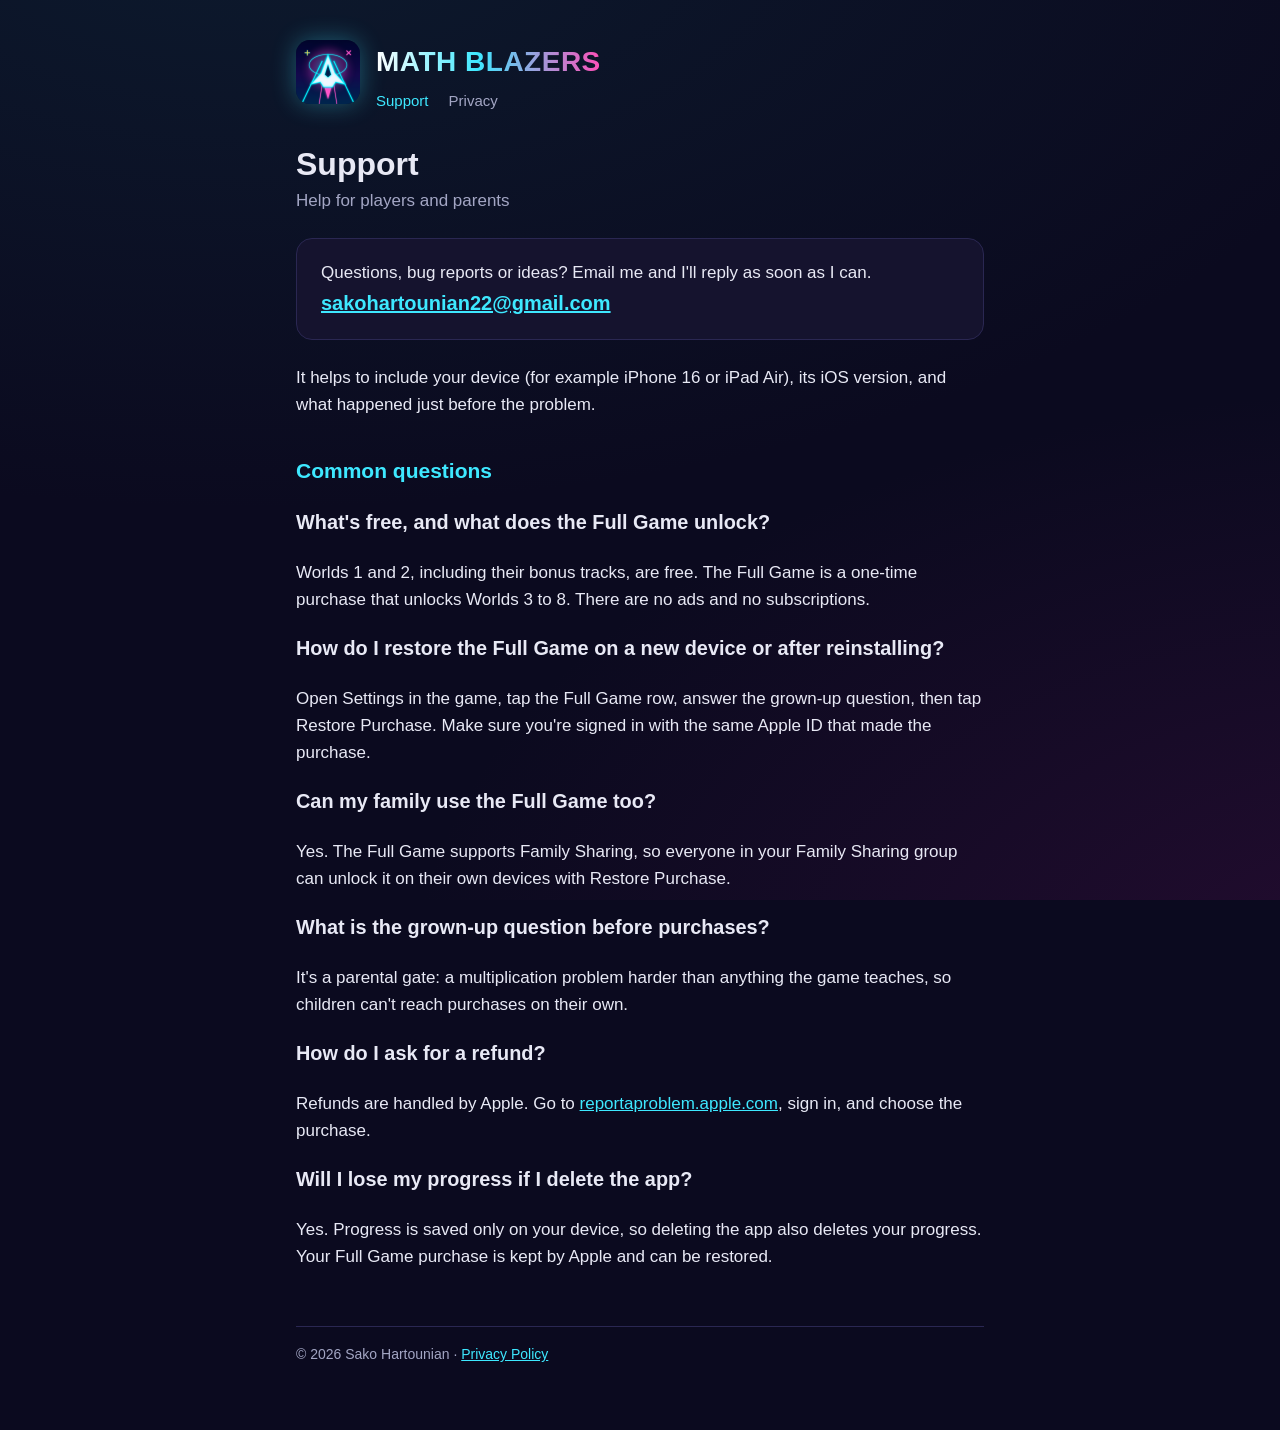
==== support/index.html @ 6ee06308 "Add Math Blazers support and privacy pages Co-Authored-By: Claude Opus 5.5 <noreply@anthropic.com>" ====
<!doctype html>
<html lang="en">
<head>
<meta charset="utf-8">
<meta name="viewport" content="width=device-width, initial-scale=1">
<title>Math Blazers Support</title>
<meta name="description" content="Help with Math Blazers: contact, purchases, restoring the Full Game and saved progress.">
<link rel="icon" href="../icon.png">
<link rel="stylesheet" href="../style.css">
</head>
<body>
<main>
  <header>
    <a href="../"><img src="../icon.png" alt="Math Blazers app icon"></a>
    <div>
      <a href="../" class="brand">MATH BLAZERS</a>
      <nav><a href="./" aria-current="page">Support</a><a href="../privacy/">Privacy</a></nav>
    </div>
  </header>

  <h1>Support</h1>
  <p class="meta">Help for players and parents</p>

  <div class="card">
    <p>Questions, bug reports or ideas? Email me and I'll reply as soon as I can.</p>
    <p class="email"><a href="mailto:sakohartounian22@gmail.com?subject=Math%20Blazers%20support">sakohartounian22@gmail.com</a></p>
  </div>

  <p>It helps to include your device (for example iPhone 16 or iPad Air), its iOS version, and what happened just before the problem.</p>

  <h2>Common questions</h2>

  <h3>What's free, and what does the Full Game unlock?</h3>
  <p>Worlds 1 and 2, including their bonus tracks, are free. The Full Game is a one-time purchase that unlocks Worlds 3 to 8. There are no ads and no subscriptions.</p>

  <h3>How do I restore the Full Game on a new device or after reinstalling?</h3>
  <p>Open Settings in the game, tap the Full Game row, answer the grown-up question, then tap Restore Purchase. Make sure you're signed in with the same Apple ID that made the purchase.</p>

  <h3>Can my family use the Full Game too?</h3>
  <p>Yes. The Full Game supports Family Sharing, so everyone in your Family Sharing group can unlock it on their own devices with Restore Purchase.</p>

  <h3>What is the grown-up question before purchases?</h3>
  <p>It's a parental gate: a multiplication problem harder than anything the game teaches, so children can't reach purchases on their own.</p>

  <h3>How do I ask for a refund?</h3>
  <p>Refunds are handled by Apple. Go to <a href="https://reportaproblem.apple.com">reportaproblem.apple.com</a>, sign in, and choose the purchase.</p>

  <h3>Will I lose my progress if I delete the app?</h3>
  <p>Yes. Progress is saved only on your device, so deleting the app also deletes your progress. Your Full Game purchase is kept by Apple and can be restored.</p>

  <footer>© 2026 Sako Hartounian · <a href="../privacy/">Privacy Policy</a></footer>
</main>
</body>
</html>
---- style.css ----
:root {
  --bg: #0b0a1f;
  --panel: #15132e;
  --border: #2a2752;
  --text: #e8e9f5;
  --muted: #a3a6c4;
  --cyan: #3ee8ff;
  --pink: #ff4fb8;
}

* { box-sizing: border-box; }

body {
  margin: 0;
  background: radial-gradient(1200px 600px at 20% -10%, #0f3a4a55, transparent),
              radial-gradient(1000px 600px at 110% 110%, #4a0f4a66, transparent),
              var(--bg);
  background-attachment: fixed;
  color: var(--text);
  font: 17px/1.6 -apple-system, BlinkMacSystemFont, "Segoe UI", Roboto, Helvetica, Arial, sans-serif;
}

main {
  max-width: 720px;
  margin: 0 auto;
  padding: 40px 16px 64px;
}

header {
  display: flex;
  align-items: center;
  gap: 16px;
  margin-bottom: 32px;
}

header img {
  width: 64px;
  height: 64px;
  border-radius: 14px;
  box-shadow: 0 0 24px #3ee8ff55;
}

header a { text-decoration: none; }

.brand {
  font-size: 28px;
  font-weight: 900;
  letter-spacing: 0.5px;
  background: linear-gradient(90deg, #fff 0%, var(--cyan) 45%, var(--pink) 100%);
  -webkit-background-clip: text;
  background-clip: text;
  color: transparent;
}

nav { display: flex; gap: 20px; margin-top: 4px; font-size: 15px; }
nav a { color: var(--muted); text-decoration: none; }
nav a:hover, nav a[aria-current="page"] { color: var(--cyan); }

h1 { font-size: 32px; line-height: 1.2; margin: 0 0 4px; }
h2 { font-size: 21px; margin: 36px 0 8px; color: var(--cyan); }

.meta { color: var(--muted); margin: 0 0 24px; }

a { color: var(--cyan); }

.card {
  background: var(--panel);
  border: 1px solid var(--border);
  border-radius: 16px;
  padding: 20px 24px;
  margin: 24px 0;
}

.card p { margin: 0; }

.email { font-size: 20px; font-weight: 700; word-break: break-all; }

ul { padding-left: 22px; }
li { margin: 4px 0; }

footer {
  margin-top: 56px;
  color: var(--muted);
  font-size: 14px;
  border-top: 1px solid var(--border);
  padding-top: 16px;
}
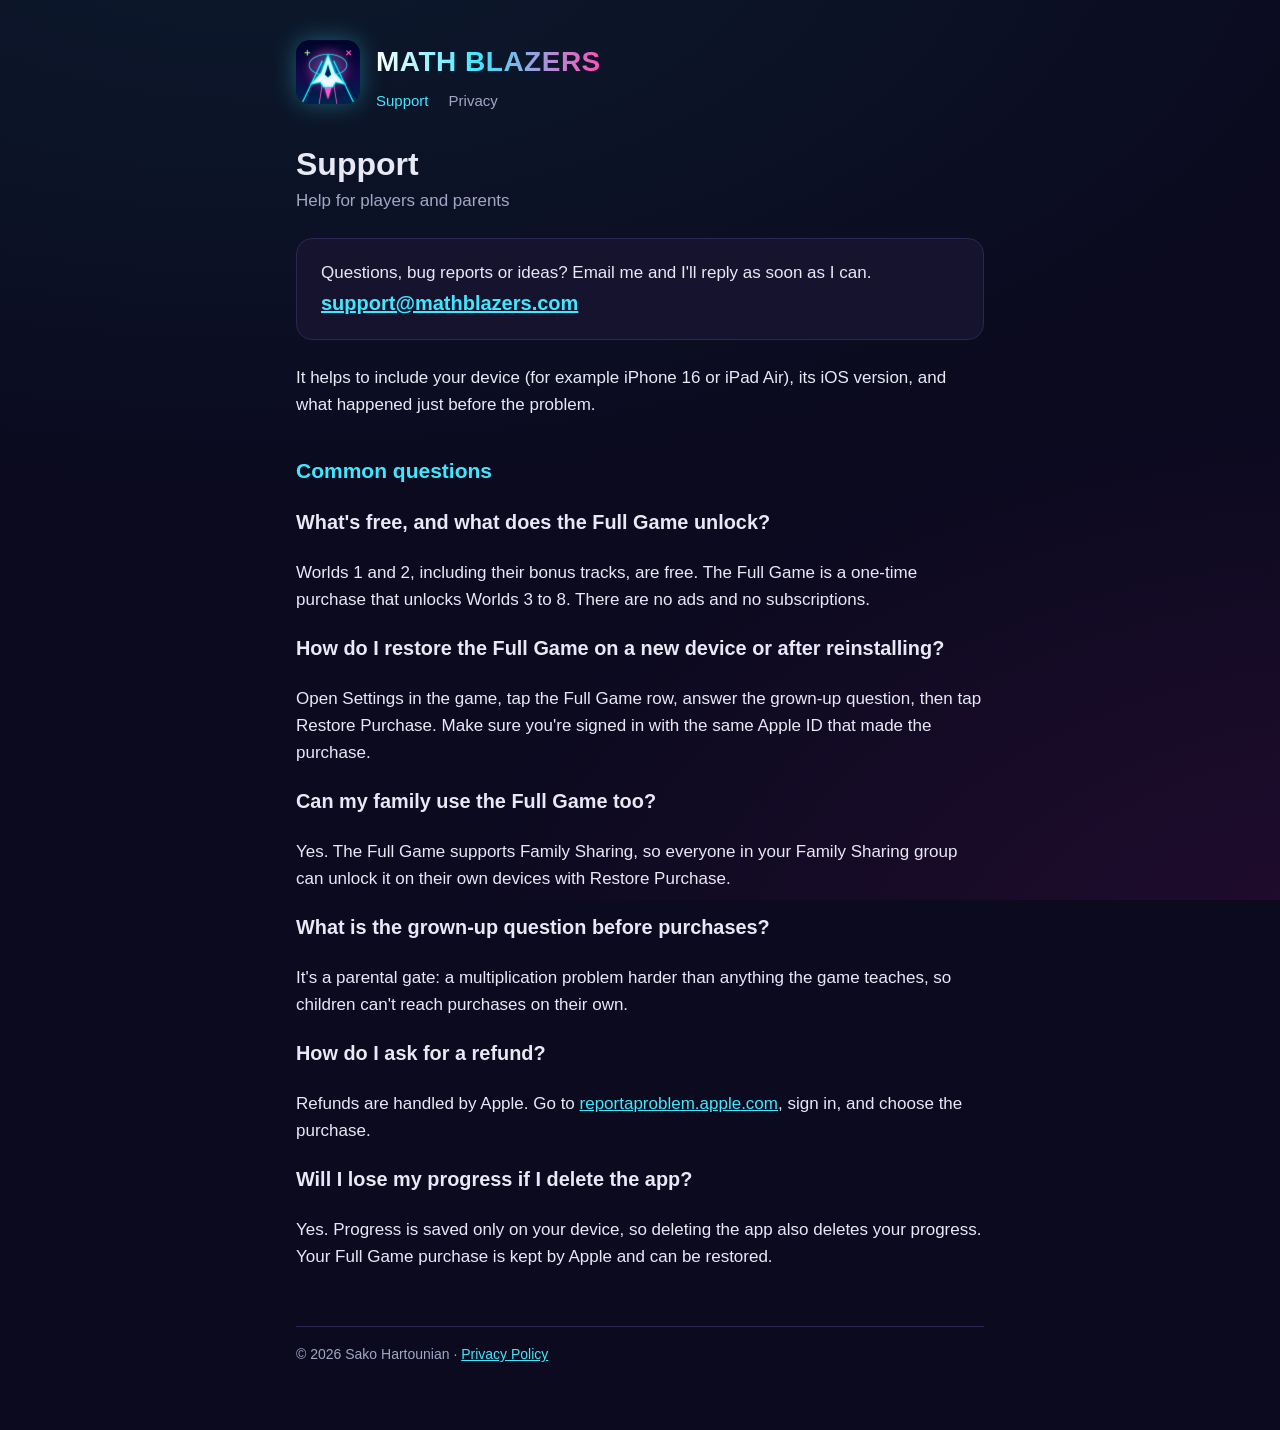
==== commit cf427fb1: "Update Math Blazers contact email" ====
--- a/support/index.html
+++ b/support/index.html
@@ -23,7 +23,7 @@
 
   <div class="card">
     <p>Questions, bug reports or ideas? Email me and I'll reply as soon as I can.</p>
-    <p class="email"><a href="mailto:sakohartounian22@gmail.com?subject=Math%20Blazers%20support">sakohartounian22@gmail.com</a></p>
+    <p class="email"><a href="mailto:support@mathblazers.com?subject=Math%20Blazers%20support">support@mathblazers.com</a></p>
   </div>
 
   <p>It helps to include your device (for example iPhone 16 or iPad Air), its iOS version, and what happened just before the problem.</p>
